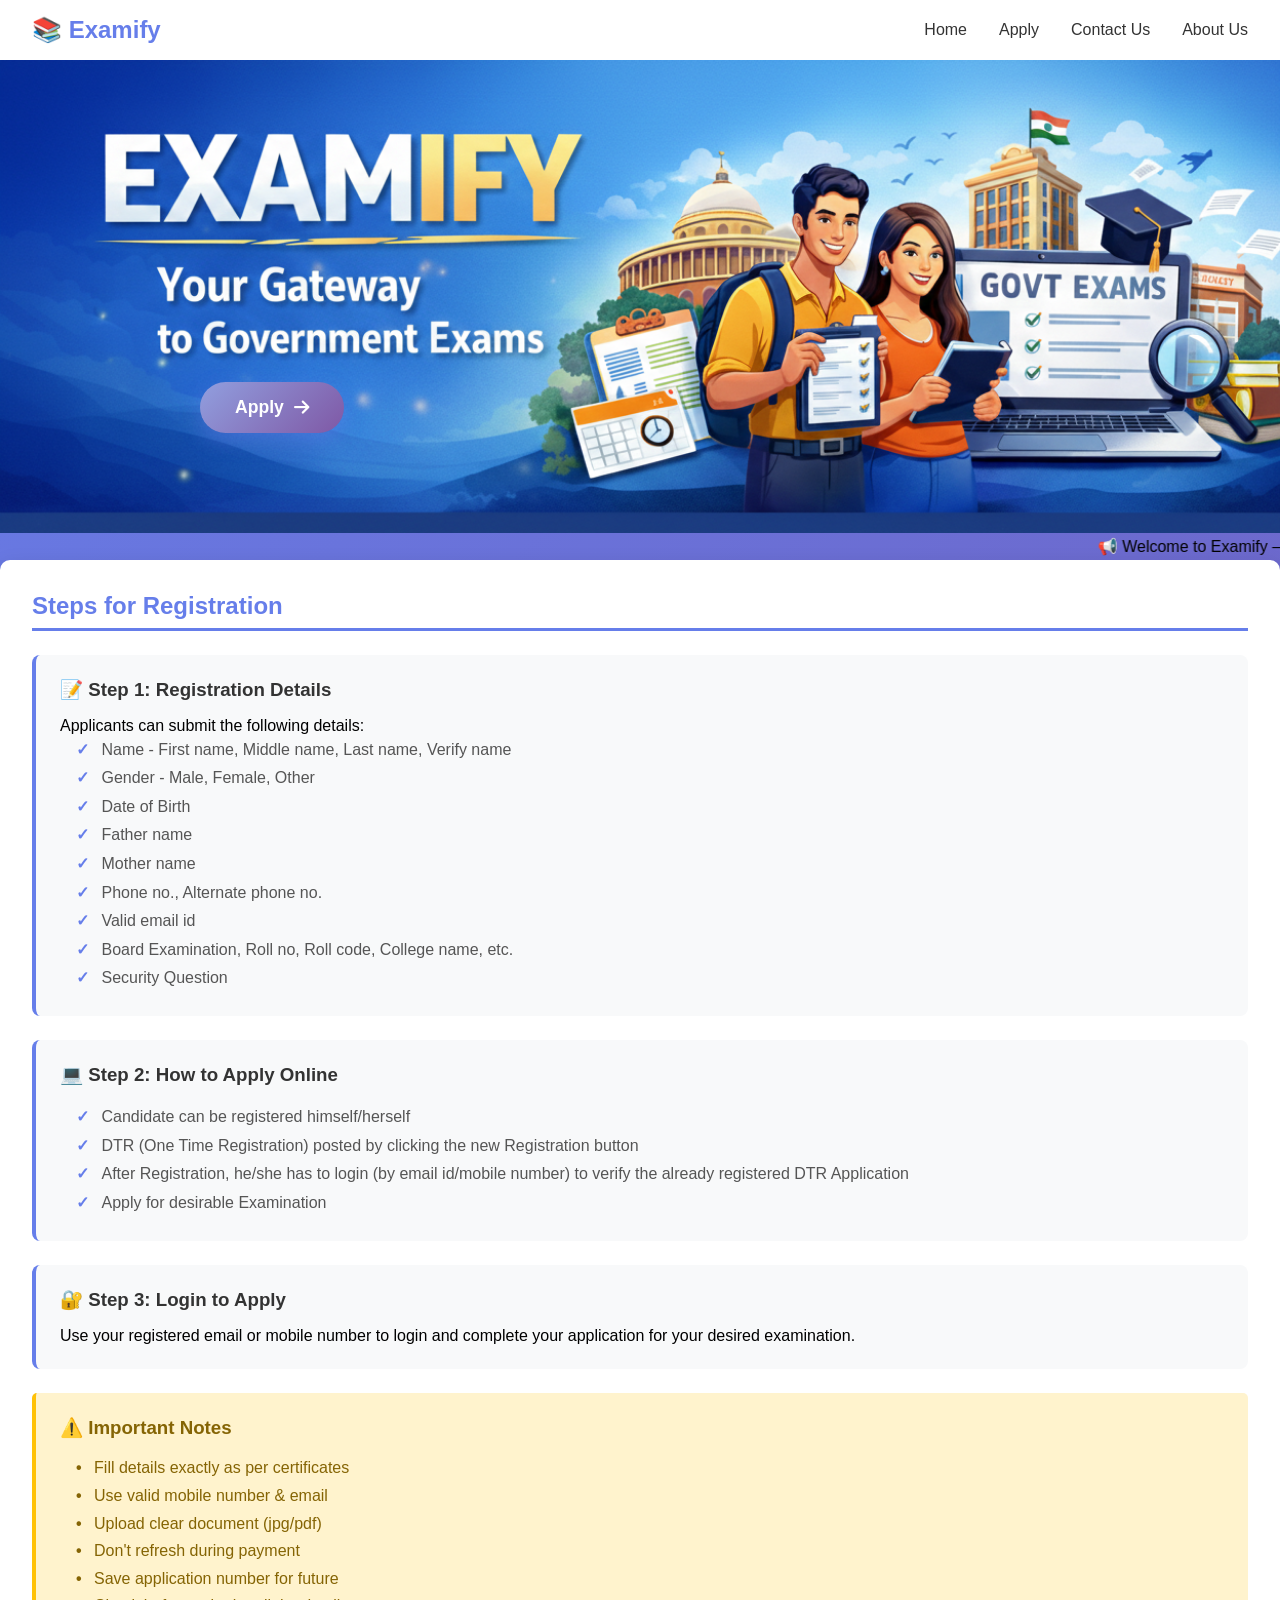
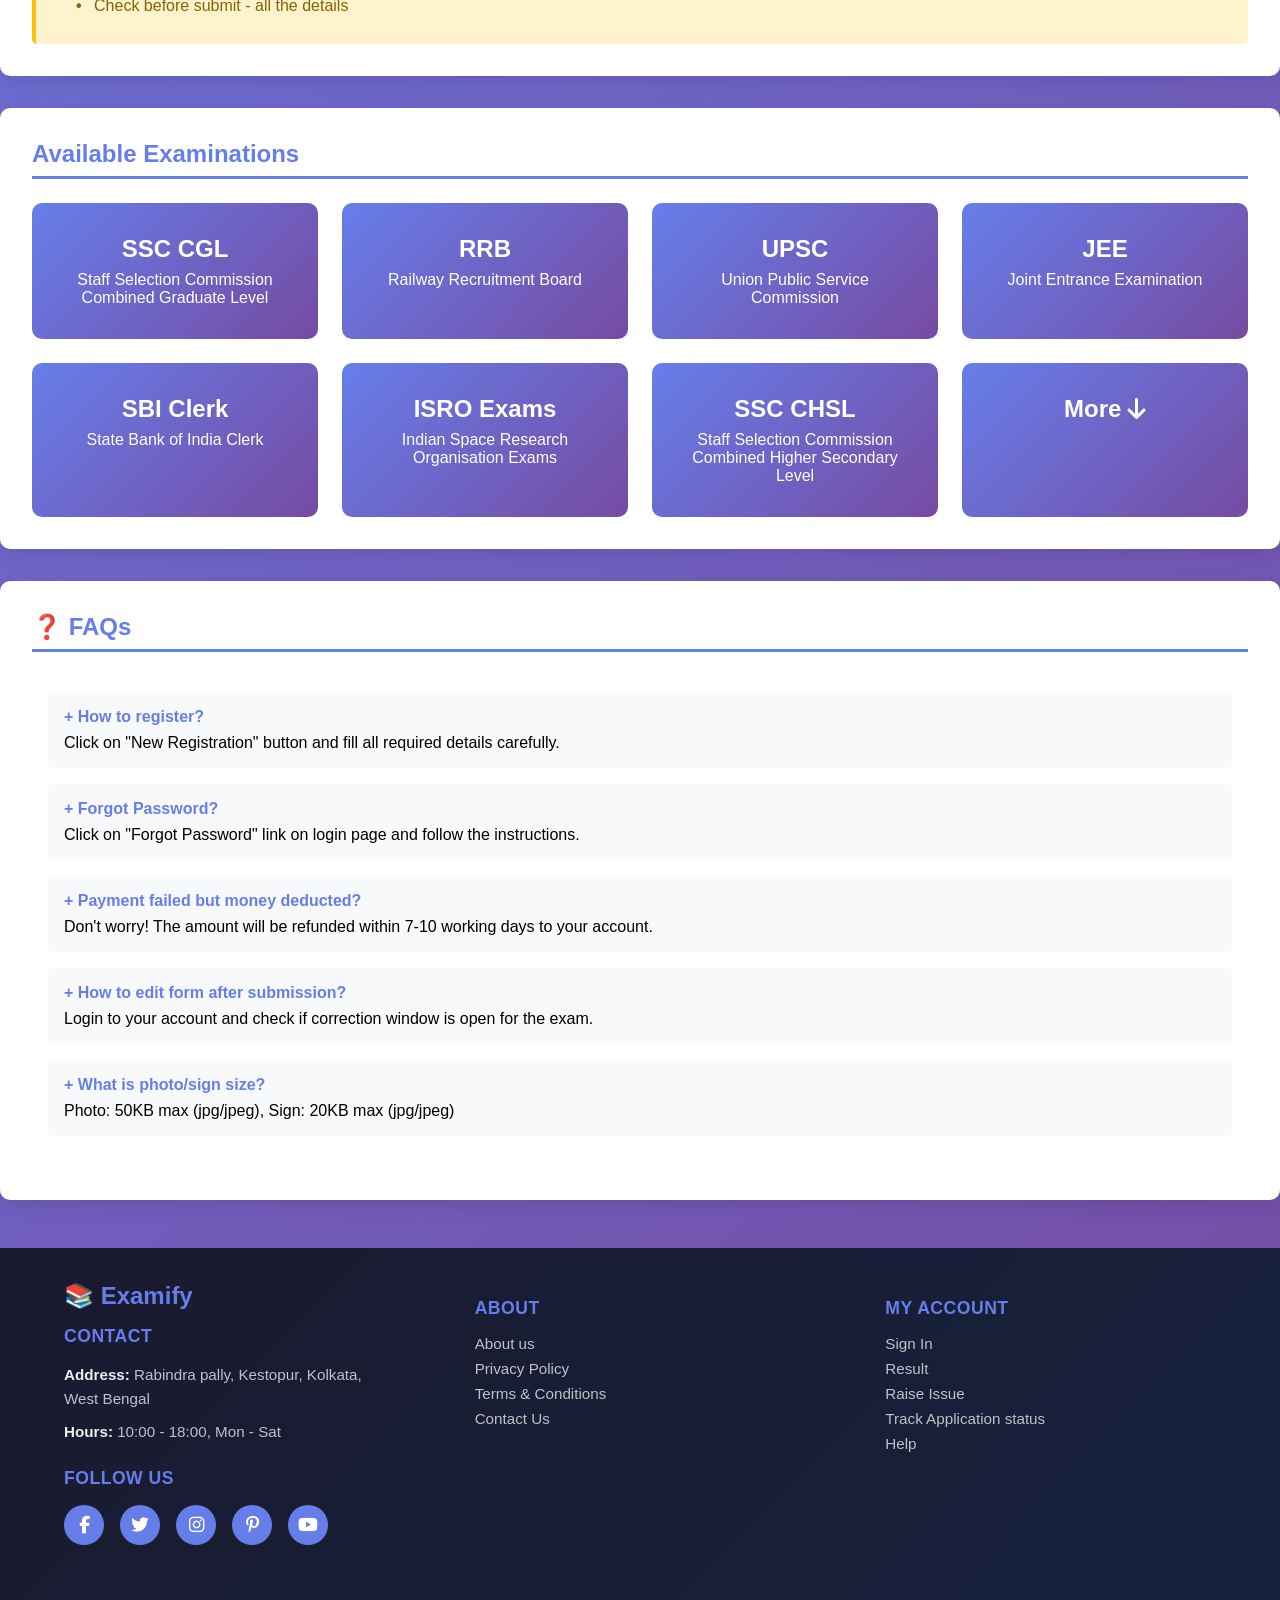
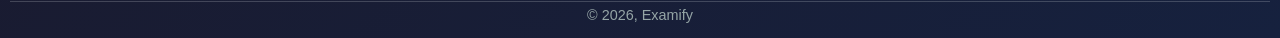
==== index.html @ e5a9305a "Rename home.html to index.html" ====
<!DOCTYPE html>
<html lang="en">

<head>
    <meta charset="UTF-8">
    <meta name="viewport" content="width=device-width, initial-scale=1.0">
    <link rel="stylesheet" href="home.css">
    <link rel="stylesheet" href="https://cdnjs.cloudflare.com/ajax/libs/font-awesome/6.7.2/css/all.min.css">
    <title>Examify</title>
</head>

<body>

    <!-- Header -->
    <div class="header">
        <div class="logo">
            📚 Examify
        </div>
        <div class="nav">
            <a href="index.html"> Home</a>
            <a href="apply.html">Apply</a>
            <a href="contact.html"> Contact Us</a>
            <a href="aboutus.html">About Us</a>
        </div>
    </div>

    <section class="banner">
        <img src="photo/banner1.png" alt="">
        <a href="apply.html"><button class="apply-btn">Apply <i class="fa-solid fa-arrow-right"></i></button></a>
    </section>

    <div>
        <marquee behavior="scroll" direction="LEFT" id="marquee" scrolldelay="50">
            📢 Welcome to Examify – Your One Stop Destination for All Government Exam Notifications & Forms!
            📝 SSC | UPSC | RRB | Banking | Defence | State Exams – Apply & Track Easily on Examify!
        </marquee>
    </div>

    <div class="section" id="registration">
        <h2>Steps for Registration</h2>
        <div class="registration-steps">
            <div class="step">
                <h3>📝 Step 1: Registration Details</h3>
                <p>Applicants can submit the following details:</p>
                <ul>
                    <li>Name - First name, Middle name, Last name, Verify name</li>
                    <li>Gender - Male, Female, Other</li>
                    <li>Date of Birth</li>
                    <li>Father name</li>
                    <li>Mother name</li>
                    <li>Phone no., Alternate phone no.</li>
                    <li>Valid email id</li>
                    <li>Board Examination, Roll no, Roll code, College name, etc.</li>
                    <li>Security Question</li>
                </ul>
            </div>

            <div class="step">
                <h3>💻 Step 2: How to Apply Online</h3>
                <ul>
                    <li>Candidate can be registered himself/herself</li>
                    <li>DTR (One Time Registration) posted by clicking the new Registration button</li>
                    <li>After Registration, he/she has to login (by email id/mobile number) to verify the already
                        registered DTR Application</li>
                    <li>Apply for desirable Examination</li>
                </ul>
            </div>

            <div class="step">
                <h3>🔐 Step 3: Login to Apply</h3>
                <p>Use your registered email or mobile number to login and complete your application for your
                    desired examination.</p>
            </div>
        </div>

        <div class="note-box">
            <h3>⚠️ Important Notes</h3>
            <ul>
                <li>Fill details exactly as per certificates</li>
                <li>Use valid mobile number & email</li>
                <li>Upload clear document (jpg/pdf)</li>
                <li>Don't refresh during payment</li>
                <li>Save application number for future</li>
                <li>Check before submit - all the details</li>
            </ul>
        </div>
    </div>

    <div class="section" id="exams">
        <h2>Available Examinations</h2>
        <div class="exam-grid">
            <div class="exam-card">
                <h3>SSC CGL</h3>
                <p>Staff Selection Commission Combined Graduate Level</p>
            </div>
            <div class="exam-card">
                <h3>RRB</h3>
                <p>Railway Recruitment Board</p>
            </div>
            <div class="exam-card">
                <h3>UPSC</h3>
                <p>Union Public Service Commission</p>
            </div>
            <div class="exam-card">
                <h3>JEE</h3>
                <p>Joint Entrance Examination</p>
            </div>
            <div class="exam-card">
                <h3>SBI Clerk</h3>
                <p>State Bank of India Clerk</p>
            </div>
            <div class="exam-card">
                <h3>ISRO Exams</h3>
                <p>Indian Space Research Organisation Exams</p>
            </div>
            <div class="exam-card">
                <h3>SSC CHSL</h3>
                <p>Staff Selection Commission Combined Higher Secondary Level</p>
            </div>
            <div class="exam-card">
                <h3>More <i class="fa-solid fa-arrow-down"></i></h3>
            </div>
        </div>
    </div>

    <div class="section" id="faq">
        <h2>❓ FAQs</h2>
        <div class="faq">
            <div class="faq-item">
                <strong>+ How to register?</strong>
                <p>Click on "New Registration" button and fill all required details carefully.</p>
            </div>
            <div class="faq-item">
                <strong>+ Forgot Password?</strong>
                <p>Click on "Forgot Password" link on login page and follow the instructions.</p>
            </div>
            <div class="faq-item">
                <strong>+ Payment failed but money deducted?</strong>
                <p>Don't worry! The amount will be refunded within 7-10 working days to your account.</p>
            </div>
            <div class="faq-item">
                <strong>+ How to edit form after submission?</strong>
                <p>Login to your account and check if correction window is open for the exam.</p>
            </div>
            <div class="faq-item">
                <strong>+ What is photo/sign size?</strong>
                <p>Photo: 50KB max (jpg/jpeg), Sign: 20KB max (jpg/jpeg)</p>
            </div>
        </div>
    </div>
    </div>

    <footer>
        <div class="footer-container">
            <div class="col">
                <div class="logo">📚 Examify</div>
                <h4>Contact</h4>
                <p><strong>Address:</strong> Rabindra pally, Kestopur, Kolkata, West Bengal</p>
                <p><strong>Hours:</strong> 10:00 - 18:00, Mon - Sat</p>

                <div class="follow">
                    <h4>Follow Us</h4>
                    <div class="icon">
                        <i class="fab fa-facebook-f"></i>
                        <i class="fab fa-twitter"></i>
                        <i class="fab fa-instagram"></i>
                        <i class="fab fa-pinterest-p"></i>
                        <i class="fab fa-youtube"></i>
                    </div>
                </div>
            </div>

            <div class="col">
                <h4>About</h4>
                <a href="#">About us</a>
                <a href="#">Privacy Policy</a>
                <a href="#">Terms & Conditions</a>
                <a href="#">Contact Us</a>
            </div>

            <div class="col">
                <h4>My Account</h4>
                <a href="#">Sign In</a>
                <a href="#">Result</a>
                <a href="#">Raise Issue</a>
                <a href="#">Track Application status</a>
                <a href="#">Help</a>
            </div>
        </div>

        <div class="copyright">
            <p>© 2026, Examify</p>
        </div>
    </footer>


</body>

</html>
---- home.css ----
* {
    margin: 0;
    padding: 0;
    box-sizing: border-box;
}

body {
    font-family: 'Segoe UI', Tahoma, Geneva, Verdana, sans-serif;
    background: linear-gradient(135deg, #667eea 0%, #764ba2 100%);
    min-height: 100vh;
}

/* Header Styles */
.header {
    background: white;
    padding: 1rem 2rem;
    box-shadow: 0 2px 10px rgba(0, 0, 0, 0.1);
    display: flex;
    justify-content: space-between;
    align-items: center;
}

.logo {
    font-size: 1.5rem;
    font-weight: bold;
    color: #667eea;
    text-decoration: none;
}

.nav {
    display: flex;
    gap: 2rem;
    align-items: center;
}

.nav a {
    color: #333;
    text-decoration: none;
    font-weight: 500;
    transition: color 0.3s;
}

.nav a:hover {
    color: #667eea;
}

.auth-buttons {
    display: flex;
    gap: 1rem;
}

.btn {
    padding: 0.5rem 1.5rem;
    border: none;
    border-radius: 5px;
    cursor: pointer;
    font-weight: 600;
    transition: all 0.3s;
}

.btn-login {
    background: transparent;
    color: #667eea;
    border: 2px solid #667eea;
}

.btn-register {
    background: #667eea;
    color: white;
}

.btn:hover {
    transform: translateY(-2px);
    box-shadow: 0 5px 15px rgba(0, 0, 0, 0.2);
}

.banner {
    width: 100%;
    margin: 0;
    padding: 0;
    overflow: visible;
    position: relative;
    display: inline-block;
}

.banner img {
    width: 100%;
    height: auto;
    display: block;
    object-fit: cover;
}

.apply-btn {
    position: absolute;
    left: 200px;
    bottom: 100px;
    padding: 15px 35px;
    font-size: 1.1rem;
    font-weight: 600;
    background: linear-gradient(135deg, #919fdf 0%, #7f58a5 100%);
    color: white;
    border: none;
    border-radius: 50px;
    cursor: pointer;
    box-shadow: 0 8px 20px rgba(102, 126, 234, 0.4);
    transition: all 0.3s ease;
    display: flex;
    align-items: center;
    gap: 10px;
}

.apply-btn:hover {
    transform: translateY(-5px);
    box-shadow: 0 12px 30px rgba(102, 126, 234, 0.6);
}

.apply-btn:active {
    transform: translateY(-2px);
}

.container {
    max-width: 1300px;
    margin: 2rem auto;
    /* padding:10px; */
}

.hero {
    background: white;
    border-radius: 10px;
    padding: 3rem;
    margin-bottom: 2rem;
    box-shadow: 0 10px 30px rgba(0, 0, 0, 0.2);
}

.hero h1 {
    color: #333;
    margin-bottom: 1rem;
    font-size: 2.5rem;
}

.hero p {
    color: #666;
    font-size: 1.1rem;
    margin-bottom: 2rem;
}

.section {
    background: white;
    border-radius: 10px;
    padding: 2rem;
    margin-bottom: 2rem;
    box-shadow: 0 5px 20px rgba(0, 0, 0, 0.1);
}

.section h2 {
    color: #667eea;
    margin-bottom: 1.5rem;
    padding-bottom: 0.5rem;
    border-bottom: 3px solid #667eea;
}

.registration-steps {
    display: grid;
    gap: 1.5rem;
}

.step {
    padding: 1.5rem;
    background: #f8f9fa;
    border-radius: 8px;
    border-left: 4px solid #667eea;
}

.step h3 {
    color: #333;
    margin-bottom: 1rem;
}

.step ul {
    list-style: none;
    padding-left: 1rem;
}

.step ul li {
    padding: 0.3rem 0;
    color: #555;
}

.step ul li:before {
    content: "✓ ";
    color: #667eea;
    font-weight: bold;
    margin-right: 0.5rem;
}

.exam-grid {
    display: grid;
    grid-template-columns: repeat(auto-fit, minmax(250px, 1fr));
    gap: 1.5rem;
}

.exam-card {
    background: linear-gradient(135deg, #667eea 0%, #764ba2 100%);
    color: white;
    padding: 2rem;
    border-radius: 10px;
    text-align: center;
    cursor: pointer;
    transition: transform 0.3s;
}

.exam-card:hover {
    transform: translateY(-5px);
    box-shadow: 0 10px 25px rgba(0, 0, 0, 0.3);
}

.exam-card h3 {
    font-size: 1.5rem;
    margin-bottom: 0.5rem;
}

.faq {
    padding: 1rem;
}

.faq-item {
    margin-bottom: 1rem;
    padding: 1rem;
    background: #f8f9fa;
    border-radius: 5px;
}

.faq-item strong {
    color: #667eea;
    display: block;
    margin-bottom: 0.5rem;
}

.note-box {
    background: #fff3cd;
    border-left: 4px solid #ffc107;
    padding: 1.5rem;
    border-radius: 5px;
    margin-top: 1.5rem;
}

.note-box h3 {
    color: #856404;
    margin-bottom: 1rem;
}

.note-box ul {
    list-style: none;
    padding-left: 1rem;
}

.note-box ul li {
    padding: 0.3rem 0;
    color: #856404;
}

.note-box ul li:before {
    content: "• ";
    font-weight: bold;
    margin-right: 0.5rem;
}

/* Footer Styling */
footer {
    background: linear-gradient(135deg, #1a1a2e 0%, #16213e 100%);
    color: #ecf0f1;
    width: 100%;
    padding: 10px;
    margin-top: 3rem;
}

.footer-container {
    display: grid;
    grid-template-columns: repeat(auto-fit, minmax(250px, 1fr));
    gap: 2rem;
    max-width: 1200px;
    margin: 0 auto 2rem;
}

.col {
    padding: 1.5rem;
}

.col img {
    max-width: 80px;
    margin-bottom: 1rem;
    filter: brightness(0) invert(1);
}

.col h4 {
    color: #667eea;
    font-size: 1.1rem;
    margin-bottom: 1rem;
    margin-top: 1rem;
    font-weight: 600;
    text-transform: uppercase;
    letter-spacing: 0.5px;
}

.col p {
    color: #bdc3c7;
    font-size: 0.95rem;
    line-height: 1.6;
    margin-bottom: 0.5rem;
}

.col strong {
    color: #ecf0f1;
}

.col a {
    display: block;
    color: #bdc3c7;
    text-decoration: none;
    margin: 0.5rem 0;
    transition: all 0.3s;
    font-size: 0.95rem;
}

.col a:hover {
    color: #667eea;
    padding-left: 0.5rem;
    transform: translateX(5px);
}

.follow {
    margin-top: 1.5rem;
}

.follow h4 {
    margin-top: 0;
    margin-bottom: 1rem;
}

.icon {
    display: flex;
    gap: 1rem;
    flex-wrap: wrap;
}

.icon i {
    width: 40px;
    height: 40px;
    background: #667eea;
    border-radius: 50%;
    display: flex;
    align-items: center;
    justify-content: center;
    color: white;
    font-size: 1.1rem;
    cursor: pointer;
    transition: all 0.3s;
}

.icon i:hover {
    background: #764ba2;
    transform: translateY(-3px);
    box-shadow: 0 5px 15px rgba(102, 126, 234, 0.4);
}


.row {
    display: flex;
    gap: 1rem;
    margin: 1rem 0;
    flex-wrap: wrap;
}

.copyright {
    border-top: 1px solid rgba(236, 240, 241, 0.2);
    padding: 5px;
    color: #95a5a6;
    font-size: 0.9rem;
    text-align: center;
    
    max-width: 100%;
    margin: 0;
}


.copyright p {
    margin: 0;
}
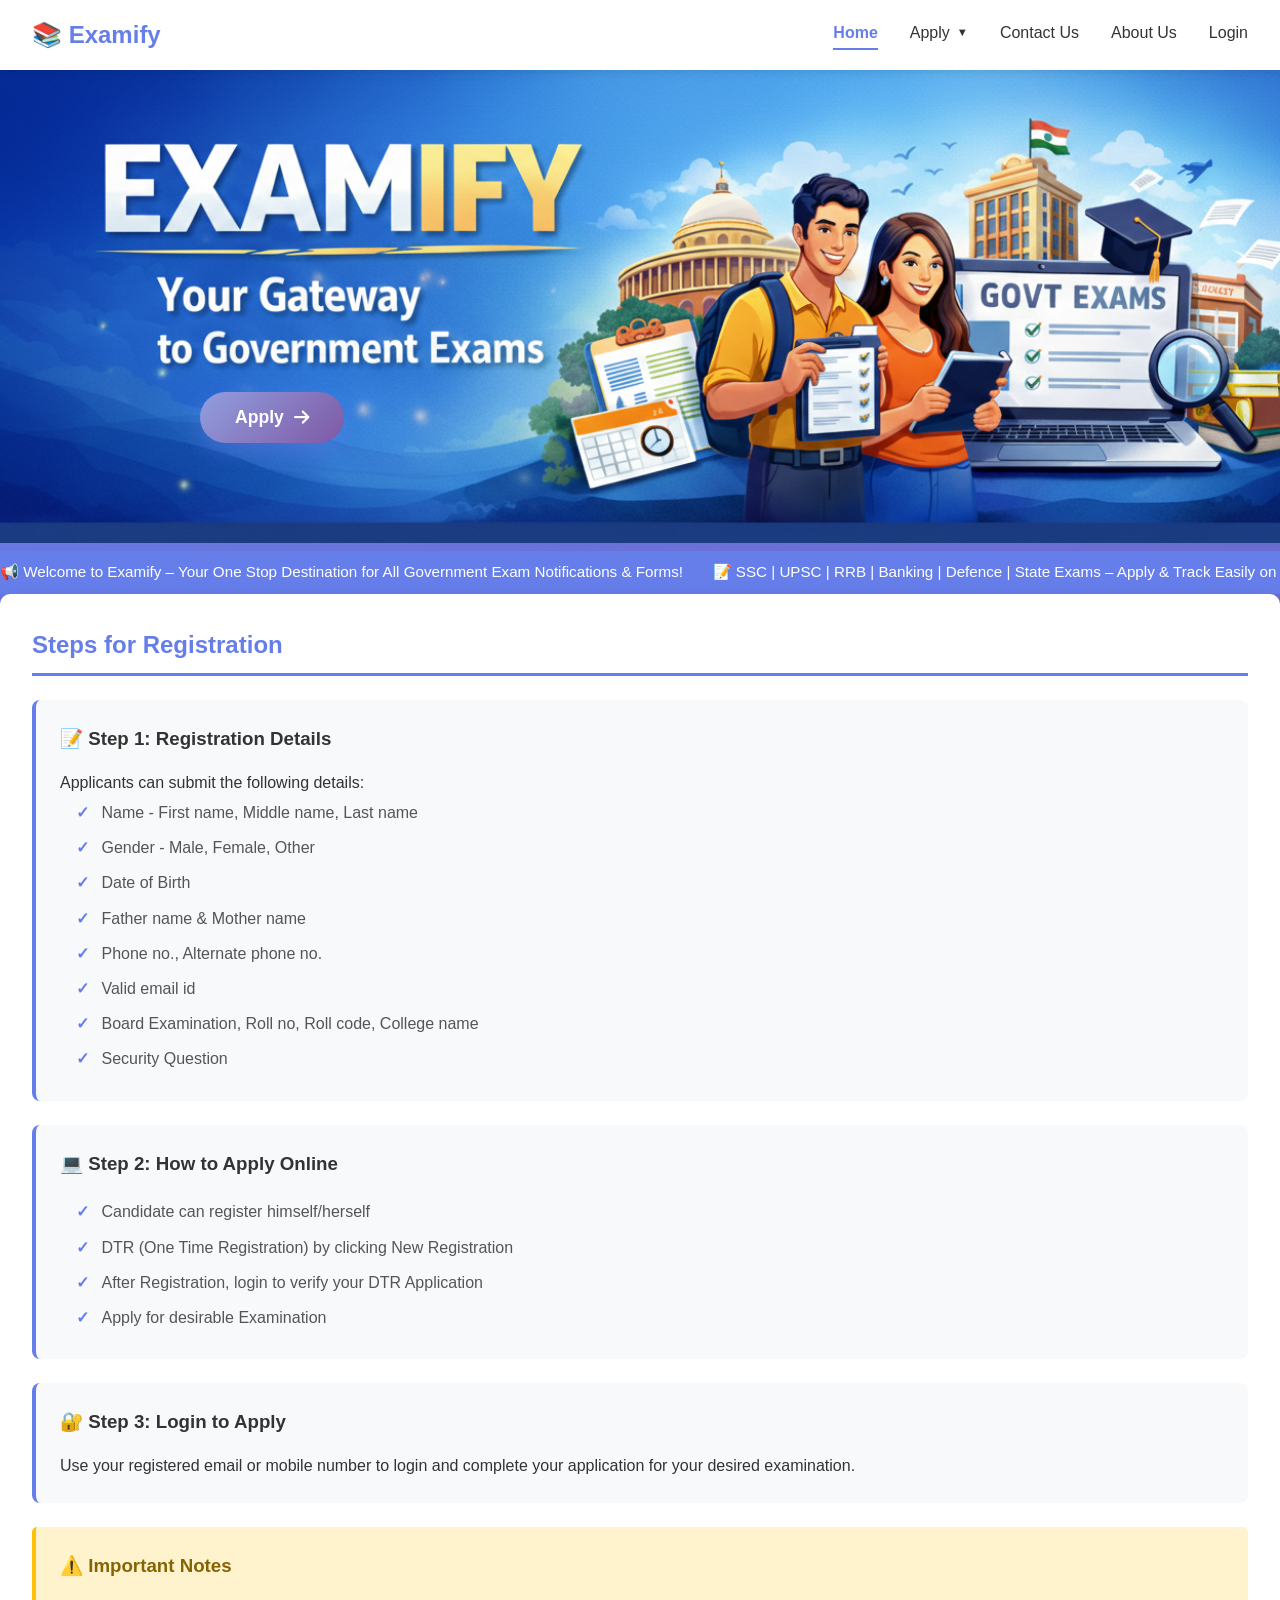
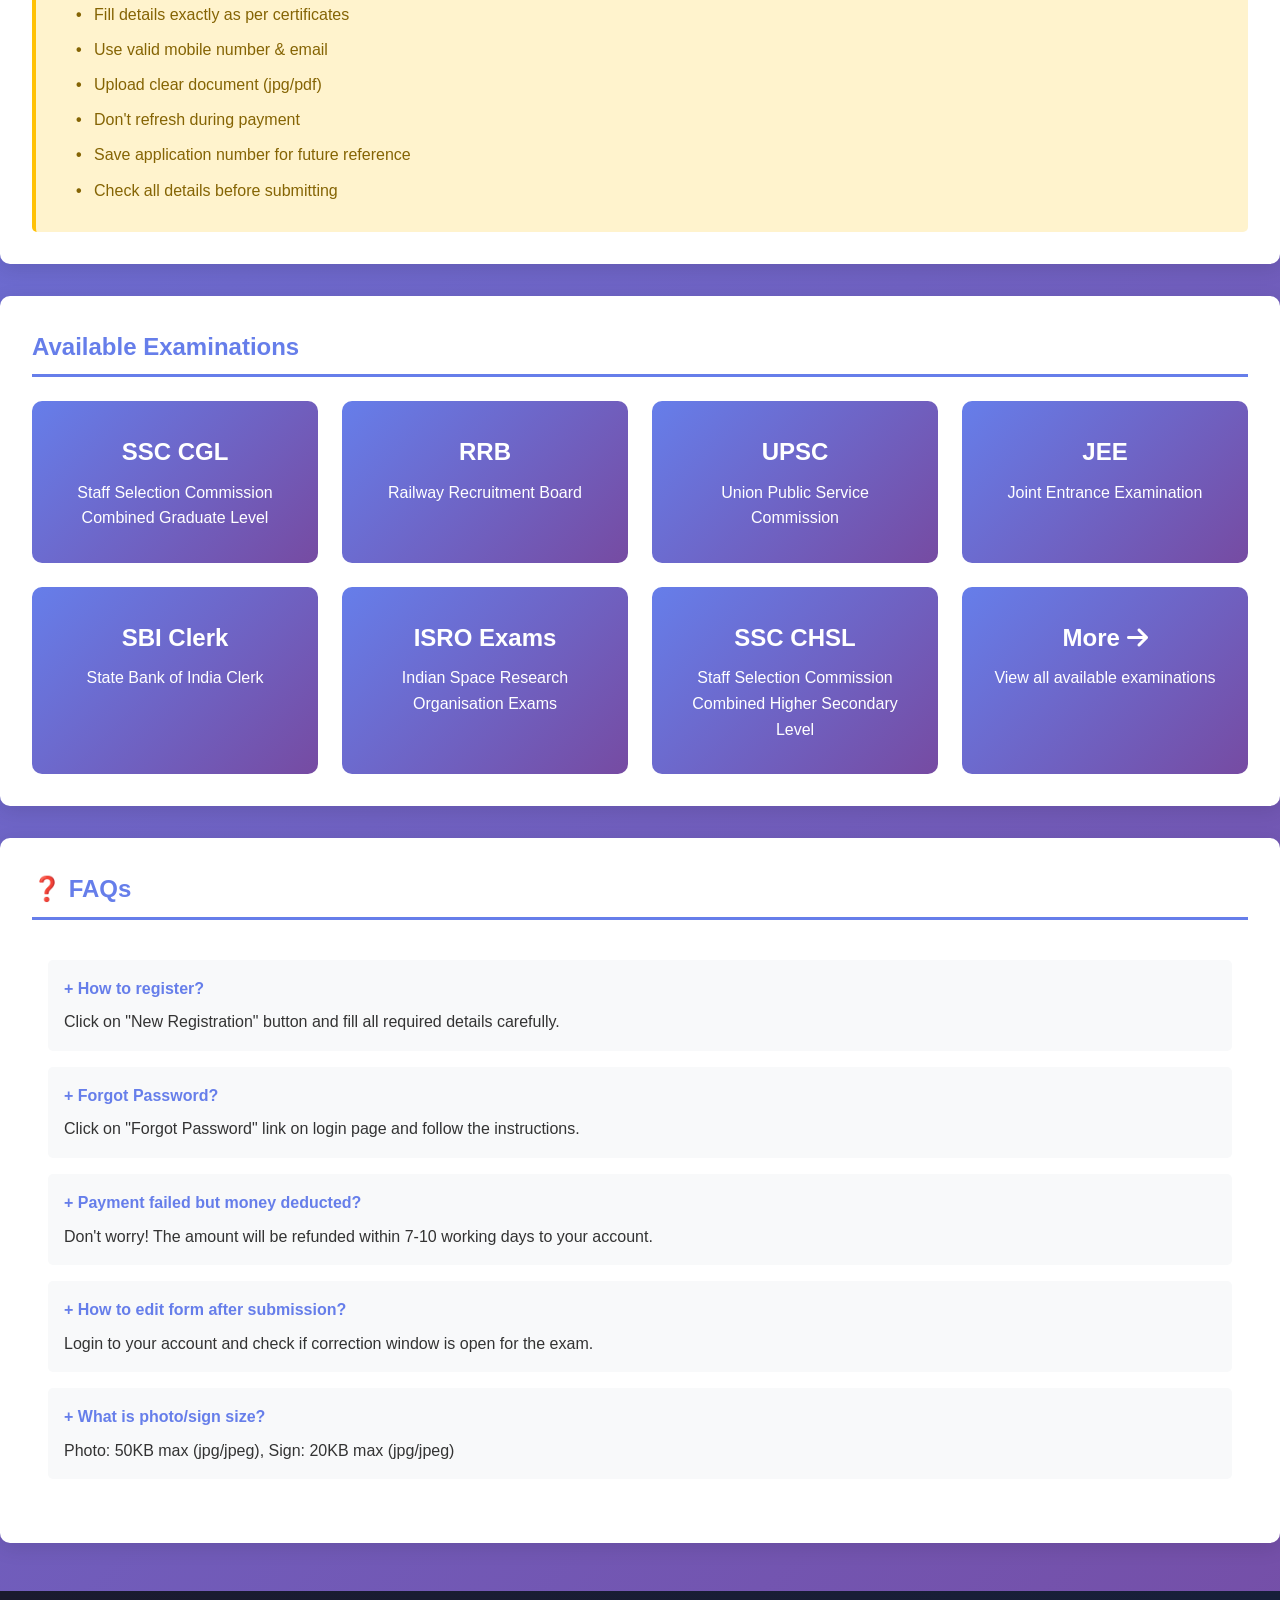
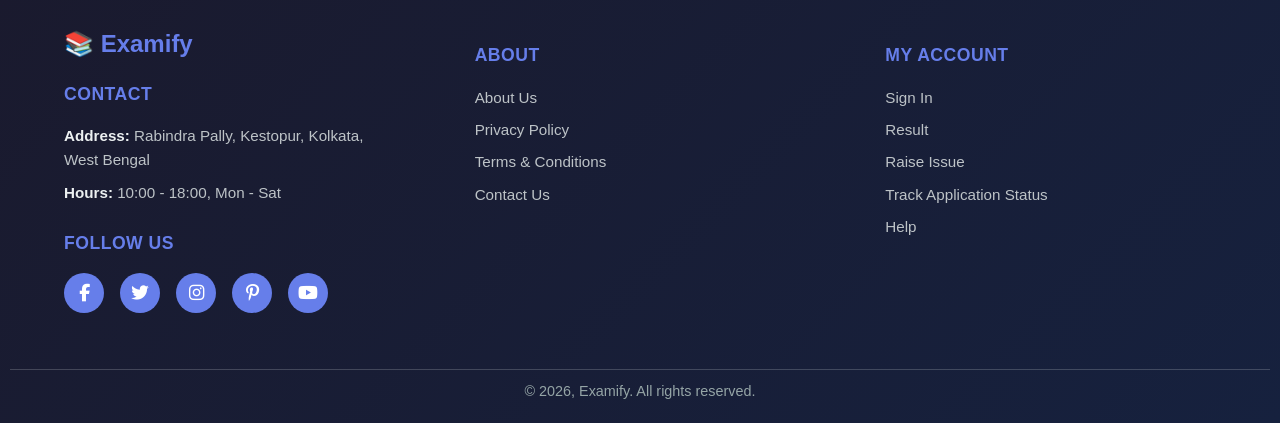
==== commit 273e0877: "Added new pages and updates" ====
--- a/index.html
+++ b/index.html
@@ -4,53 +4,192 @@
 <head>
     <meta charset="UTF-8">
     <meta name="viewport" content="width=device-width, initial-scale=1.0">
+    <link rel="stylesheet" href="shared.css">
     <link rel="stylesheet" href="home.css">
     <link rel="stylesheet" href="https://cdnjs.cloudflare.com/ajax/libs/font-awesome/6.7.2/css/all.min.css">
     <title>Examify</title>
+    <style>
+        /* Toast — defined here so it works even if shared.css has issues */
+        .toast {
+            position: fixed;
+            bottom: 2rem;
+            right: 2rem;
+            background: #667eea;
+            color: white;
+            padding: 1rem 1.5rem;
+            border-radius: 8px;
+            font-size: 0.95rem;
+            box-shadow: 0 5px 20px rgba(0,0,0,0.2);
+            z-index: 9999;
+            opacity: 0;
+            transform: translateY(20px);
+            transition: all 0.4s ease;
+            pointer-events: none;
+            min-width: 250px;
+            text-align: center;
+        }
+        .toast.show    { opacity: 1; transform: translateY(0); }
+        .toast.success { background: #27ae60; }
+        .toast.error   { background: #e74c3c; }
+
+        /* Back to top */
+        .back-to-top {
+            position: fixed;
+            bottom: 2rem;
+            left: 2rem;
+            width: 44px;
+            height: 44px;
+            background: #667eea;
+            color: white;
+            border: none;
+            border-radius: 50%;
+            font-size: 1.2rem;
+            cursor: pointer;
+            display: none;
+            align-items: center;
+            justify-content: center;
+            box-shadow: 0 4px 15px rgba(102,126,234,0.4);
+            transition: all 0.3s;
+            z-index: 999;
+        }
+        .back-to-top:hover   { background: #764ba2; transform: translateY(-3px); }
+        .back-to-top.visible { display: flex; }
+
+        /* Welcome bar when logged in */
+        .welcome-bar {
+            background: #27ae60;
+            color: white;
+            text-align: center;
+            padding: 0.6rem 1rem;
+            font-size: 0.92rem;
+            font-weight: 500;
+            display: none;
+        }
+
+        .welcome-bar.show {
+            display: block;
+        }
+
+        .welcome-bar a {
+            color: white;
+            font-weight: 700;
+            text-decoration: underline;
+            margin-left: 1rem;
+            cursor: pointer;
+        }
+
+        /* Marquee */
+        .marquee-wrapper {
+            overflow: hidden;
+            background: #667eea;
+            color: white;
+            padding: 0.6rem 0;
+            font-size: 0.95rem;
+            font-weight: 500;
+        }
+
+        .marquee-track {
+            display: flex;
+            white-space: nowrap;
+            animation: marquee-scroll 30s linear infinite;
+        }
+
+        .marquee-track:hover {
+            animation-play-state: paused;
+        }
+
+        @keyframes marquee-scroll {
+            from { transform: translateX(100vw); }
+            to   { transform: translateX(-100%); }
+        }
+    </style>
 </head>
 
 <body>
+
+    <!-- Welcome bar (shown when logged in) -->
+    <div class="welcome-bar" id="welcomeBar">
+        👋 Welcome back, <span id="welcomeName"></span>!
+        <a onclick="logout()">Logout</a>
+    </div>
 
     <!-- Header -->
     <div class="header">
-        <div class="logo">
-            📚 Examify
-        </div>
+        <div class="logo">📚 Examify</div>
         <div class="nav">
-            <a href="index.html"> Home</a>
-            <a href="apply.html">Apply</a>
-            <a href="contact.html"> Contact Us</a>
+            <a href="index.html">Home</a>
+            <div class="nav-dropdown">
+    <a href="#">Apply <span class="drop-arrow">▼</span></a>
+    <div class="dropdown-menu">
+        <a class="dropdown-item" href="apply.html">
+            <div class="drop-icon purple">📋</div>
+            <div class="drop-text">
+                <span class="drop-title">Apply for Examify</span>
+                <span class="drop-sub">Fill our online application form</span>
+            </div>
+        </a>
+        <div class="dropdown-divider"></div>
+        <a class="dropdown-item" href="govexams.html">
+            <div class="drop-icon green">🏛️</div>
+            <div class="drop-text">
+                <span class="drop-title">Government Exam Links</span>
+                <span class="drop-sub">Go to official exam websites</span>
+            </div>
+        </a>
+    </div>
+</div>
+            <a href="contact.html">Contact Us</a>
             <a href="aboutus.html">About Us</a>
-        </div>
-    </div>
-
+            <a href="login.html" id="navLoginLink">Login</a>
+        </div>
+        <button class="hamburger" id="hamburger" onclick="toggleMenu()">
+            <span></span><span></span><span></span>
+        </button>
+    </div>
+    <nav class="mobile-nav" id="mobileNav">
+        <a href="index.html">Home</a>
+        <span class="mobile-apply-label">── Apply ──</span>
+<a href="apply.html" class="mobile-apply-sub">📋 Apply for Examify</a>
+<a href="govexams.html" class="mobile-apply-sub">🏛️ Government Exam Links</a>
+        <a href="contact.html">Contact Us</a>
+        <a href="aboutus.html">About Us</a>
+        <a href="login.html" id="mobileLoginLink">Login</a>
+    </nav>
+
+    <!-- Banner -->
     <section class="banner">
-        <img src="photo/banner1.png" alt="">
-        <a href="apply.html"><button class="apply-btn">Apply <i class="fa-solid fa-arrow-right"></i></button></a>
+        <img src="photo/banner1.png" alt="Examify Banner">
+        <a href="apply.html">
+            <button class="apply-btn">Apply <i class="fa-solid fa-arrow-right"></i></button>
+        </a>
     </section>
 
-    <div>
-        <marquee behavior="scroll" direction="LEFT" id="marquee" scrolldelay="50">
-            📢 Welcome to Examify – Your One Stop Destination for All Government Exam Notifications & Forms!
-            📝 SSC | UPSC | RRB | Banking | Defence | State Exams – Apply & Track Easily on Examify!
-        </marquee>
-    </div>
-
+    <!-- Marquee (CSS based — no deprecated tag) -->
+    <div class="marquee-wrapper">
+        <div class="marquee-track">
+            📢 Welcome to Examify – Your One Stop Destination for All Government Exam Notifications &amp; Forms!
+            &nbsp;&nbsp;&nbsp;&nbsp;&nbsp;
+            📝 SSC | UPSC | RRB | Banking | Defence | State Exams – Apply &amp; Track Easily on Examify!
+            &nbsp;&nbsp;&nbsp;&nbsp;&nbsp;
+        </div>
+    </div>
+
+    <!-- Registration Steps -->
     <div class="section" id="registration">
         <h2>Steps for Registration</h2>
         <div class="registration-steps">
+
             <div class="step">
                 <h3>📝 Step 1: Registration Details</h3>
                 <p>Applicants can submit the following details:</p>
                 <ul>
-                    <li>Name - First name, Middle name, Last name, Verify name</li>
+                    <li>Name - First name, Middle name, Last name</li>
                     <li>Gender - Male, Female, Other</li>
                     <li>Date of Birth</li>
-                    <li>Father name</li>
-                    <li>Mother name</li>
+                    <li>Father name &amp; Mother name</li>
                     <li>Phone no., Alternate phone no.</li>
                     <li>Valid email id</li>
-                    <li>Board Examination, Roll no, Roll code, College name, etc.</li>
+                    <li>Board Examination, Roll no, Roll code, College name</li>
                     <li>Security Question</li>
                 </ul>
             </div>
@@ -58,71 +197,73 @@
             <div class="step">
                 <h3>💻 Step 2: How to Apply Online</h3>
                 <ul>
-                    <li>Candidate can be registered himself/herself</li>
-                    <li>DTR (One Time Registration) posted by clicking the new Registration button</li>
-                    <li>After Registration, he/she has to login (by email id/mobile number) to verify the already
-                        registered DTR Application</li>
+                    <li>Candidate can register himself/herself</li>
+                    <li>DTR (One Time Registration) by clicking New Registration</li>
+                    <li>After Registration, login to verify your DTR Application</li>
                     <li>Apply for desirable Examination</li>
                 </ul>
             </div>
 
             <div class="step">
                 <h3>🔐 Step 3: Login to Apply</h3>
-                <p>Use your registered email or mobile number to login and complete your application for your
-                    desired examination.</p>
-            </div>
+                <p>Use your registered email or mobile number to login and complete your application for your desired examination.</p>
+            </div>
+
         </div>
 
         <div class="note-box">
             <h3>⚠️ Important Notes</h3>
             <ul>
                 <li>Fill details exactly as per certificates</li>
-                <li>Use valid mobile number & email</li>
+                <li>Use valid mobile number &amp; email</li>
                 <li>Upload clear document (jpg/pdf)</li>
                 <li>Don't refresh during payment</li>
-                <li>Save application number for future</li>
-                <li>Check before submit - all the details</li>
+                <li>Save application number for future reference</li>
+                <li>Check all details before submitting</li>
             </ul>
         </div>
     </div>
 
+    <!-- Available Examinations -->
     <div class="section" id="exams">
         <h2>Available Examinations</h2>
         <div class="exam-grid">
-            <div class="exam-card">
+            <div class="exam-card" onclick="window.location.href='apply.html'">
                 <h3>SSC CGL</h3>
                 <p>Staff Selection Commission Combined Graduate Level</p>
             </div>
-            <div class="exam-card">
+            <div class="exam-card" onclick="window.location.href='apply.html'">
                 <h3>RRB</h3>
                 <p>Railway Recruitment Board</p>
             </div>
-            <div class="exam-card">
+            <div class="exam-card" onclick="window.location.href='apply.html'">
                 <h3>UPSC</h3>
                 <p>Union Public Service Commission</p>
             </div>
-            <div class="exam-card">
+            <div class="exam-card" onclick="window.location.href='apply.html'">
                 <h3>JEE</h3>
                 <p>Joint Entrance Examination</p>
             </div>
-            <div class="exam-card">
+            <div class="exam-card" onclick="window.location.href='apply.html'">
                 <h3>SBI Clerk</h3>
                 <p>State Bank of India Clerk</p>
             </div>
-            <div class="exam-card">
+            <div class="exam-card" onclick="window.location.href='apply.html'">
                 <h3>ISRO Exams</h3>
                 <p>Indian Space Research Organisation Exams</p>
             </div>
-            <div class="exam-card">
+            <div class="exam-card" onclick="window.location.href='apply.html'">
                 <h3>SSC CHSL</h3>
                 <p>Staff Selection Commission Combined Higher Secondary Level</p>
             </div>
-            <div class="exam-card">
-                <h3>More <i class="fa-solid fa-arrow-down"></i></h3>
-            </div>
-        </div>
-    </div>
-
+            <div class="exam-card" onclick="window.location.href='apply.html'">
+                <h3>More <i class="fa-solid fa-arrow-right"></i></h3>
+                <p>View all available examinations</p>
+            </div>
+        </div>
+    </div>
+
+    <!-- FAQs -->
     <div class="section" id="faq">
         <h2>❓ FAQs</h2>
         <div class="faq">
@@ -148,16 +289,15 @@
             </div>
         </div>
     </div>
-    </div>
-
+
+    <!-- Footer -->
     <footer>
         <div class="footer-container">
             <div class="col">
                 <div class="logo">📚 Examify</div>
                 <h4>Contact</h4>
-                <p><strong>Address:</strong> Rabindra pally, Kestopur, Kolkata, West Bengal</p>
+                <p><strong>Address:</strong> Rabindra Pally, Kestopur, Kolkata, West Bengal</p>
                 <p><strong>Hours:</strong> 10:00 - 18:00, Mon - Sat</p>
-
                 <div class="follow">
                     <h4>Follow Us</h4>
                     <div class="icon">
@@ -172,28 +312,89 @@
 
             <div class="col">
                 <h4>About</h4>
-                <a href="#">About us</a>
+                <a href="aboutus.html">About Us</a>
                 <a href="#">Privacy Policy</a>
-                <a href="#">Terms & Conditions</a>
-                <a href="#">Contact Us</a>
+                <a href="#">Terms &amp; Conditions</a>
+                <a href="contact.html">Contact Us</a>
             </div>
 
             <div class="col">
                 <h4>My Account</h4>
-                <a href="#">Sign In</a>
+                <a href="login.html">Sign In</a>
                 <a href="#">Result</a>
-                <a href="#">Raise Issue</a>
-                <a href="#">Track Application status</a>
-                <a href="#">Help</a>
+                <a href="contact.html">Raise Issue</a>
+                <a href="#">Track Application Status</a>
+                <a href="contact.html">Help</a>
             </div>
         </div>
 
         <div class="copyright">
-            <p>© 2026, Examify</p>
+            <p>© 2026, Examify. All rights reserved.</p>
         </div>
     </footer>
 
+    <!-- Back to top & Toast -->
+    <button class="back-to-top" id="backToTop" onclick="window.scrollTo({top:0,behavior:'smooth'})">↑</button>
+    <div class="toast" id="toast"></div>
+
+    <script>
+
+        // ── Hamburger ──
+        function toggleMenu() {
+            document.getElementById('hamburger').classList.toggle('open');
+            document.getElementById('mobileNav').classList.toggle('open');
+        }
+
+        // ── Active nav link ──
+        document.querySelectorAll('.nav a, .mobile-nav a').forEach(function(link) {
+            if (link.href === window.location.href) {
+                link.classList.add('active');
+            }
+        });
+
+        // ── Back to top ──
+        window.addEventListener('scroll', function() {
+            var btn = document.getElementById('backToTop');
+            if (window.scrollY > 300) btn.classList.add('visible');
+            else btn.classList.remove('visible');
+        });
+
+        // ── Toast ──
+        function showToast(message, type) {
+            var toast = document.getElementById('toast');
+            toast.textContent = message;
+            toast.className = 'toast show ' + (type || '');
+            setTimeout(function() {
+                toast.className = 'toast';
+            }, 3000);
+        }
+
+        // ── Show welcome bar if logged in ──
+        var userStr = localStorage.getItem('examifyUser');
+        if (userStr) {
+            var user = JSON.parse(userStr);
+            // show welcome bar
+            document.getElementById('welcomeBar').classList.add('show');
+            document.getElementById('welcomeName').textContent = user.name;
+            // change Login link to Logout in nav
+            document.getElementById('navLoginLink').textContent = 'Logout';
+            document.getElementById('navLoginLink').href = '#';
+            document.getElementById('navLoginLink').onclick = logout;
+            document.getElementById('mobileLoginLink').textContent = 'Logout';
+            document.getElementById('mobileLoginLink').href = '#';
+            document.getElementById('mobileLoginLink').onclick = logout;
+        }
+
+        // ── Logout ──
+        function logout() {
+            localStorage.removeItem('examifyUser');
+            showToast('Logged out successfully!', 'success');
+            setTimeout(function() {
+                window.location.reload();
+            }, 1500);
+        }
+
+    </script>
 
 </body>
-
 </html>
--- a/shared.css
+++ b/shared.css
@@ -0,0 +1,498 @@
+/* ============================================================
+   shared.css — Examify
+   Link this file in EVERY HTML page.
+   ============================================================ */
+
+
+/* ── 1. RESET ─────────────────────────────────────────────── */
+* {
+    margin: 0;
+    padding: 0;
+    box-sizing: border-box;
+}
+
+body {
+    font-family: 'Segoe UI', Tahoma, Geneva, Verdana, sans-serif;
+    line-height: 1.6;
+    color: #333;
+    background-color: #f5f5f5;
+}
+
+
+/* ── 2. HEADER ────────────────────────────────────────────── */
+.header {
+    background: white;
+    padding: 1rem 2rem;
+    box-shadow: 0 2px 10px rgba(0, 0, 0, 0.1);
+    display: flex;
+    justify-content: space-between;
+    align-items: center;
+    position: sticky;
+    top: 0;
+    z-index: 1000;
+}
+
+
+/* ── 3. LOGO ──────────────────────────────────────────────── */
+.logo {
+    font-size: 1.5rem;
+    font-weight: bold;
+    color: #667eea;
+    text-decoration: none;
+    cursor: pointer;
+}
+
+
+/* ── 4. NAV ───────────────────────────────────────────────── */
+.nav {
+    display: flex;
+    gap: 2rem;
+    align-items: center;
+}
+
+.nav a {
+    color: #333;
+    text-decoration: none;
+    font-weight: 500;
+    transition: color 0.3s;
+    position: relative;
+    padding-bottom: 4px;
+}
+
+.nav a::after {
+    content: '';
+    position: absolute;
+    bottom: 0;
+    left: 0;
+    width: 0;
+    height: 2px;
+    background: #667eea;
+    transition: width 0.3s ease;
+}
+
+.nav a:hover::after,
+.nav a.active::after {
+    width: 100%;
+}
+
+.nav a:hover {
+    color: #667eea;
+}
+
+.nav a.active {
+    color: #667eea;
+    font-weight: 700;
+}
+
+
+/* ── 5. APPLY DROPDOWN ────────────────────────────────────── */
+
+/* wrapper — this is the parent that holds the link + dropdown */
+.nav-dropdown {
+    position: relative;
+    display: flex;
+    align-items: center;
+}
+
+/* the Apply link inside the dropdown wrapper */
+.nav-dropdown > a {
+    color: #333;
+    text-decoration: none;
+    font-weight: 500;
+    transition: color 0.3s;
+    position: relative;
+    padding-bottom: 4px;
+    display: flex;
+    align-items: center;
+    gap: 5px;
+    cursor: pointer;
+}
+
+.nav-dropdown > a::after {
+    content: '';
+    position: absolute;
+    bottom: 0;
+    left: 0;
+    width: 0;
+    height: 2px;
+    background: #667eea;
+    transition: width 0.3s ease;
+}
+
+.nav-dropdown:hover > a {
+    color: #667eea;
+}
+
+.nav-dropdown:hover > a::after {
+    width: 100%;
+}
+
+/* small arrow icon next to Apply */
+.nav-dropdown > a .drop-arrow {
+    font-size: 0.7rem;
+    transition: transform 0.3s;
+    margin-left: 2px;
+}
+
+.nav-dropdown:hover > a .drop-arrow {
+    transform: rotate(180deg);
+}
+
+/* the dropdown menu box */
+.dropdown-menu {
+    position: absolute;
+    top: calc(100% + 14px);
+    left: 50%;
+    transform: translateX(-50%);
+    background: white;
+    border-radius: 12px;
+    box-shadow: 0 10px 40px rgba(0,0,0,0.15);
+    min-width: 240px;
+    padding: 0.5rem;
+    opacity: 0;
+    visibility: hidden;
+    transition: all 0.25s ease;
+    z-index: 2000;
+    pointer-events: none;
+}
+
+/* small triangle pointer above the box */
+.dropdown-menu::before {
+    content: '';
+    position: absolute;
+    top: -8px;
+    left: 50%;
+    transform: translateX(-50%);
+    border-left: 8px solid transparent;
+    border-right: 8px solid transparent;
+    border-bottom: 8px solid white;
+}
+
+/* show on hover */
+.nav-dropdown:hover .dropdown-menu {
+    opacity: 1;
+    visibility: visible;
+    pointer-events: all;
+    top: calc(100% + 8px);
+}
+
+/* each item inside the dropdown */
+.dropdown-item {
+    display: flex;
+    align-items: center;
+    gap: 12px;
+    padding: 0.85rem 1rem;
+    border-radius: 8px;
+    text-decoration: none;
+    transition: background 0.2s;
+    cursor: pointer;
+}
+
+.dropdown-item:hover {
+    background: #f0f2ff;
+}
+
+/* icon circle */
+.dropdown-item .drop-icon {
+    width: 38px;
+    height: 38px;
+    border-radius: 50%;
+    display: flex;
+    align-items: center;
+    justify-content: center;
+    font-size: 1.1rem;
+    flex-shrink: 0;
+}
+
+.drop-icon.purple {
+    background: #eeedfe;
+    color: #667eea;
+}
+
+.drop-icon.green {
+    background: #e1f5ee;
+    color: #1d9e75;
+}
+
+/* text inside each dropdown item */
+.dropdown-item .drop-text {
+    display: flex;
+    flex-direction: column;
+}
+
+.dropdown-item .drop-title {
+    font-size: 0.92rem;
+    font-weight: 600;
+    color: #2c3e50;
+    line-height: 1.3;
+}
+
+.dropdown-item .drop-sub {
+    font-size: 0.78rem;
+    color: #888;
+    margin-top: 1px;
+}
+
+/* divider line between the two items */
+.dropdown-divider {
+    height: 1px;
+    background: #f0f0f0;
+    margin: 0.3rem 0.5rem;
+}
+
+
+/* ── 6. HAMBURGER (mobile) ────────────────────────────────── */
+.hamburger {
+    display: none;
+    flex-direction: column;
+    gap: 5px;
+    cursor: pointer;
+    background: none;
+    border: none;
+    padding: 4px;
+}
+
+.hamburger span {
+    display: block;
+    width: 25px;
+    height: 2px;
+    background: #333;
+    border-radius: 2px;
+    transition: all 0.3s ease;
+}
+
+.hamburger.open span:nth-child(1) { transform: translateY(7px) rotate(45deg); }
+.hamburger.open span:nth-child(2) { opacity: 0; }
+.hamburger.open span:nth-child(3) { transform: translateY(-7px) rotate(-45deg); }
+
+
+/* ── 7. MOBILE NAV ────────────────────────────────────────── */
+.mobile-nav {
+    display: none;
+    flex-direction: column;
+    background: white;
+    padding: 1rem 2rem;
+    box-shadow: 0 4px 10px rgba(0,0,0,0.1);
+    border-top: 1px solid #eee;
+}
+
+.mobile-nav a {
+    color: #333;
+    text-decoration: none;
+    font-weight: 500;
+    padding: 0.75rem 0;
+    border-bottom: 1px solid #f0f0f0;
+    transition: color 0.3s;
+}
+
+.mobile-nav a:last-child { border-bottom: none; }
+
+.mobile-nav a:hover,
+.mobile-nav a.active { color: #667eea; }
+
+.mobile-nav.open { display: flex; }
+
+/* mobile apply sub-links */
+.mobile-nav .mobile-apply-sub {
+    padding-left: 1.2rem;
+    border-bottom: none;
+}
+
+.mobile-nav .mobile-apply-label {
+    color: #667eea;
+    font-weight: 700;
+    font-size: 0.85rem;
+    padding: 0.5rem 0 0.2rem;
+    border-bottom: none;
+    display: block;
+    pointer-events: none;
+}
+
+
+/* ── 8. FOOTER ────────────────────────────────────────────── */
+footer {
+    background: linear-gradient(135deg, #1a1a2e 0%, #16213e 100%);
+    color: #ecf0f1;
+    width: 100%;
+    padding: 10px;
+    margin-top: 3rem;
+}
+
+.footer-container {
+    display: grid;
+    grid-template-columns: repeat(auto-fit, minmax(250px, 1fr));
+    gap: 2rem;
+    max-width: 1200px;
+    margin: 0 auto 2rem;
+}
+
+.col { padding: 1.5rem; }
+
+.col h4 {
+    color: #667eea;
+    font-size: 1.1rem;
+    margin-bottom: 1rem;
+    margin-top: 1rem;
+    font-weight: 600;
+    text-transform: uppercase;
+    letter-spacing: 0.5px;
+}
+
+.col p {
+    color: #bdc3c7;
+    font-size: 0.95rem;
+    line-height: 1.6;
+    margin-bottom: 0.5rem;
+}
+
+.col strong { color: #ecf0f1; }
+
+.col a {
+    display: block;
+    color: #bdc3c7;
+    text-decoration: none;
+    margin: 0.5rem 0;
+    transition: all 0.3s;
+    font-size: 0.95rem;
+}
+
+.col a:hover {
+    color: #667eea;
+    padding-left: 0.5rem;
+}
+
+
+/* ── 9. SOCIAL ICONS ──────────────────────────────────────── */
+.follow { margin-top: 1.5rem; }
+.follow h4 { margin-top: 0; margin-bottom: 1rem; }
+
+.icon {
+    display: flex;
+    gap: 1rem;
+    flex-wrap: wrap;
+}
+
+.icon i {
+    width: 40px;
+    height: 40px;
+    background: #667eea;
+    border-radius: 50%;
+    display: flex;
+    align-items: center;
+    justify-content: center;
+    color: white;
+    font-size: 1.1rem;
+    cursor: pointer;
+    transition: all 0.3s;
+}
+
+.icon i:hover {
+    background: #764ba2;
+    transform: translateY(-3px);
+    box-shadow: 0 5px 15px rgba(102, 126, 234, 0.4);
+}
+
+
+/* ── 10. COPYRIGHT ────────────────────────────────────────── */
+.copyright {
+    border-top: 1px solid rgba(236, 240, 241, 0.2);
+    padding: 10px;
+    color: #95a5a6;
+    font-size: 0.9rem;
+    text-align: center;
+}
+
+.copyright p { margin: 0; }
+
+
+/* ── 11. TOAST ────────────────────────────────────────────── */
+.toast {
+    position: fixed;
+    bottom: 2rem;
+    right: 2rem;
+    background: #667eea;
+    color: white;
+    padding: 1rem 1.5rem;
+    border-radius: 8px;
+    font-size: 0.95rem;
+    box-shadow: 0 5px 20px rgba(0,0,0,0.2);
+    z-index: 9999;
+    opacity: 0;
+    transform: translateY(20px);
+    transition: all 0.4s ease;
+    pointer-events: none;
+    min-width: 250px;
+    text-align: center;
+}
+
+.toast.show    { opacity: 1; transform: translateY(0); }
+.toast.success { background: #27ae60; }
+.toast.error   { background: #e74c3c; }
+
+
+/* ── 12. UTILITY BUTTONS ──────────────────────────────────── */
+.btn {
+    padding: 0.5rem 1.5rem;
+    border: none;
+    border-radius: 5px;
+    cursor: pointer;
+    font-weight: 600;
+    transition: all 0.3s;
+    font-family: inherit;
+    font-size: 1rem;
+}
+
+.btn-primary {
+    background: linear-gradient(135deg, #667eea 0%, #764ba2 100%);
+    color: white;
+}
+
+.btn-outline {
+    background: transparent;
+    color: #667eea;
+    border: 2px solid #667eea;
+}
+
+.btn:hover {
+    transform: translateY(-2px);
+    box-shadow: 0 5px 15px rgba(0, 0, 0, 0.2);
+}
+
+
+/* ── 13. BACK TO TOP ──────────────────────────────────────── */
+.back-to-top {
+    position: fixed;
+    bottom: 2rem;
+    left: 2rem;
+    width: 44px;
+    height: 44px;
+    background: #667eea;
+    color: white;
+    border: none;
+    border-radius: 50%;
+    font-size: 1.2rem;
+    cursor: pointer;
+    display: none;
+    align-items: center;
+    justify-content: center;
+    box-shadow: 0 4px 15px rgba(102, 126, 234, 0.4);
+    transition: all 0.3s;
+    z-index: 999;
+}
+
+.back-to-top:hover   { background: #764ba2; transform: translateY(-3px); }
+.back-to-top.visible { display: flex; }
+
+
+/* ── 14. RESPONSIVE ───────────────────────────────────────── */
+@media (max-width: 768px) {
+    .nav        { display: none; }
+    .hamburger  { display: flex; }
+    .header     { padding: 1rem; }
+
+    .footer-container { grid-template-columns: 1fr; }
+    .col              { padding: 1rem; }
+
+    .back-to-top { bottom: 1rem; left: 1rem; }
+    .toast       { bottom: 1rem; right: 1rem; left: 1rem; text-align: center; }
+}
--- a/home.css
+++ b/home.css
@@ -10,39 +10,7 @@
     min-height: 100vh;
 }
 
-/* Header Styles */
-.header {
-    background: white;
-    padding: 1rem 2rem;
-    box-shadow: 0 2px 10px rgba(0, 0, 0, 0.1);
-    display: flex;
-    justify-content: space-between;
-    align-items: center;
-}
-
-.logo {
-    font-size: 1.5rem;
-    font-weight: bold;
-    color: #667eea;
-    text-decoration: none;
-}
-
-.nav {
-    display: flex;
-    gap: 2rem;
-    align-items: center;
-}
-
-.nav a {
-    color: #333;
-    text-decoration: none;
-    font-weight: 500;
-    transition: color 0.3s;
-}
-
-.nav a:hover {
-    color: #667eea;
-}
+
 
 .auth-buttons {
     display: flex;
@@ -265,26 +233,7 @@
     margin-right: 0.5rem;
 }
 
-/* Footer Styling */
-footer {
-    background: linear-gradient(135deg, #1a1a2e 0%, #16213e 100%);
-    color: #ecf0f1;
-    width: 100%;
-    padding: 10px;
-    margin-top: 3rem;
-}
-
-.footer-container {
-    display: grid;
-    grid-template-columns: repeat(auto-fit, minmax(250px, 1fr));
-    gap: 2rem;
-    max-width: 1200px;
-    margin: 0 auto 2rem;
-}
-
-.col {
-    padding: 1.5rem;
-}
+
 
 .col img {
     max-width: 80px;
@@ -292,35 +241,7 @@
     filter: brightness(0) invert(1);
 }
 
-.col h4 {
-    color: #667eea;
-    font-size: 1.1rem;
-    margin-bottom: 1rem;
-    margin-top: 1rem;
-    font-weight: 600;
-    text-transform: uppercase;
-    letter-spacing: 0.5px;
-}
-
-.col p {
-    color: #bdc3c7;
-    font-size: 0.95rem;
-    line-height: 1.6;
-    margin-bottom: 0.5rem;
-}
-
-.col strong {
-    color: #ecf0f1;
-}
-
-.col a {
-    display: block;
-    color: #bdc3c7;
-    text-decoration: none;
-    margin: 0.5rem 0;
-    transition: all 0.3s;
-    font-size: 0.95rem;
-}
+
 
 .col a:hover {
     color: #667eea;
@@ -328,34 +249,14 @@
     transform: translateX(5px);
 }
 
-.follow {
-    margin-top: 1.5rem;
-}
+
 
 .follow h4 {
     margin-top: 0;
     margin-bottom: 1rem;
 }
 
-.icon {
-    display: flex;
-    gap: 1rem;
-    flex-wrap: wrap;
-}
-
-.icon i {
-    width: 40px;
-    height: 40px;
-    background: #667eea;
-    border-radius: 50%;
-    display: flex;
-    align-items: center;
-    justify-content: center;
-    color: white;
-    font-size: 1.1rem;
-    cursor: pointer;
-    transition: all 0.3s;
-}
+
 
 .icon i:hover {
     background: #764ba2;
@@ -371,17 +272,6 @@
     flex-wrap: wrap;
 }
 
-.copyright {
-    border-top: 1px solid rgba(236, 240, 241, 0.2);
-    padding: 5px;
-    color: #95a5a6;
-    font-size: 0.9rem;
-    text-align: center;
-    
-    max-width: 100%;
-    margin: 0;
-}
-
 
 .copyright p {
     margin: 0;
